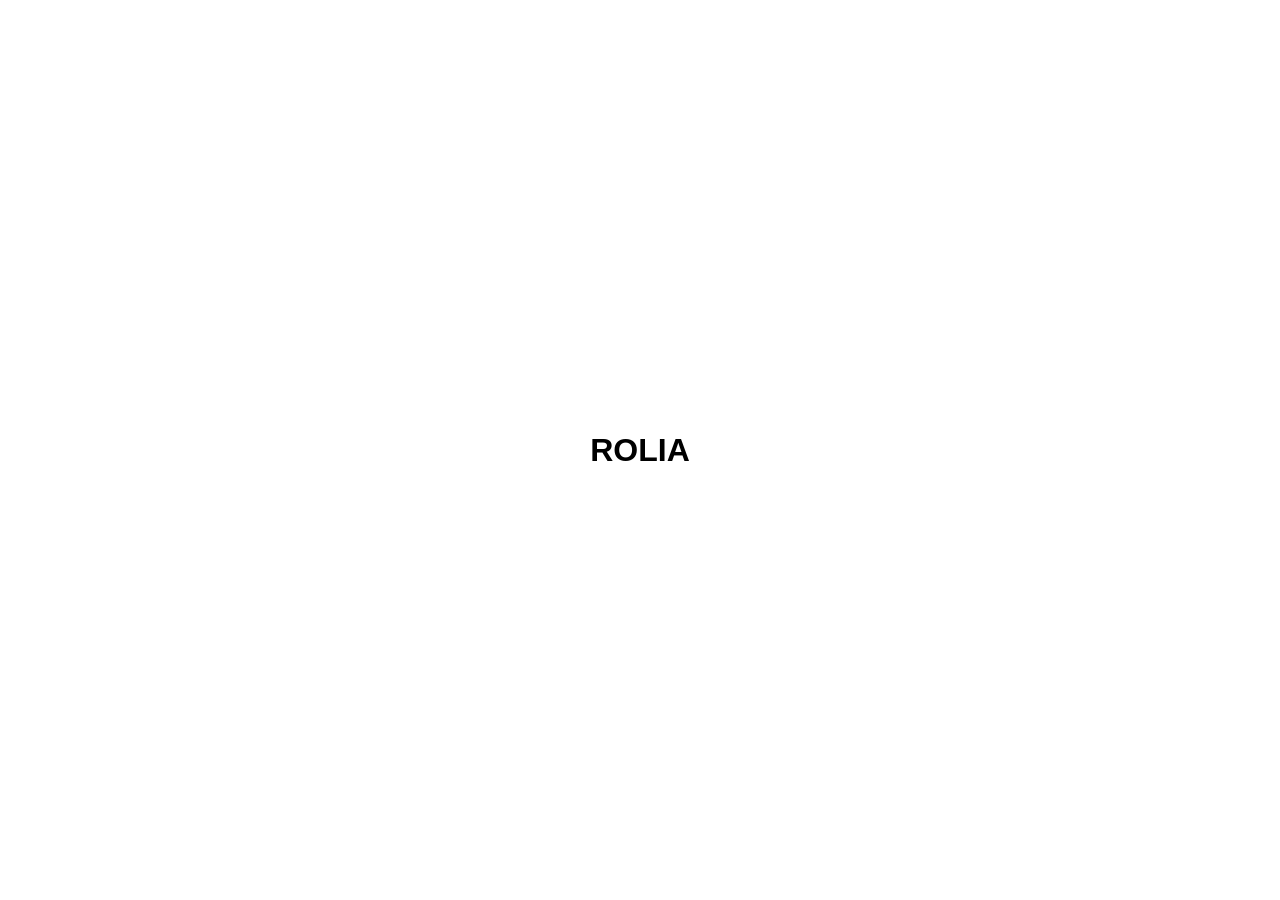
==== index.html @ c542d12e "Add mayas html and css" ====
<!DOCTYPE html>
<html lang="en">
<head>
    <meta charset="UTF-8">
    <meta name="viewport" content="width=device-width, initial-scale=1.0">
    <link rel="stylesheet" href="style.css">
    <title>ROLIA</title>
</head>
<body>
    <h1 class="color-change">ROLIA</h1>
</body>
</html>
---- style.css ----
html, body {
  margin: 0%;
 height: 100%;
}

body {
  background-color: #ffffff;
  /* color:#00ff0d; */
  font-family: sans-serif;
  display: flex;
  justify-content: center;
  align-items: center;
  
}

.color-change {
    
    animation: color-change 26s infinite; 
}

@keyframes color-change {
    0% { color: rgb(247, 0, 0); }   
    25% { color: rgb(16, 255, 3); }
    50% { color: rgb(17, 0, 255); }  
    75% { color: rgb(255, 66, 28); } 
    100% { color: rgb(247, 41, 0); }
}
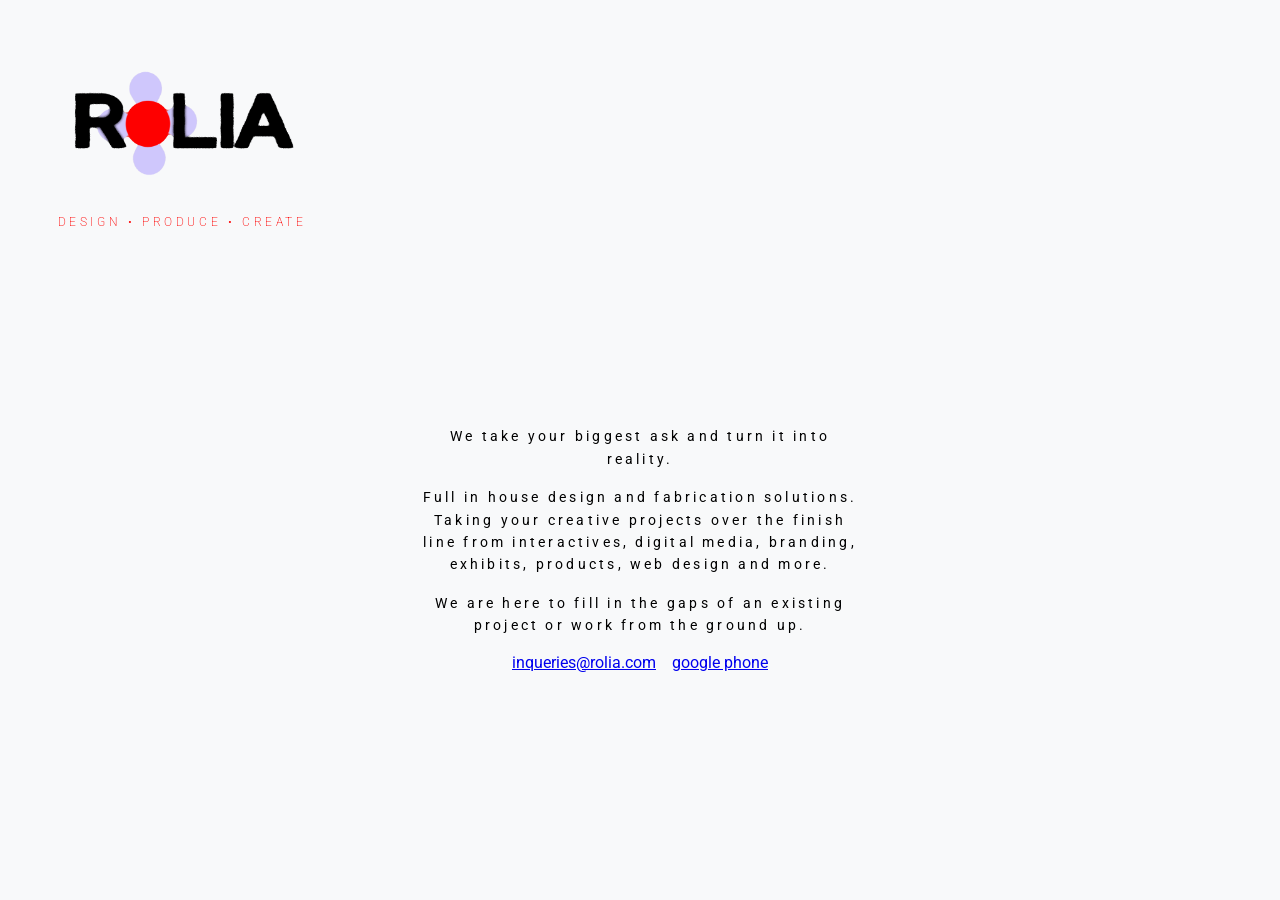
==== commit 5a5f077d: "Foundation structure for rolia" ====
--- a/index.html
+++ b/index.html
@@ -5,8 +5,36 @@
     <meta name="viewport" content="width=device-width, initial-scale=1.0">
     <link rel="stylesheet" href="style.css">
     <title>ROLIA</title>
+
+    <link rel="preconnect" href="https://fonts.googleapis.com">
+<link rel="preconnect" href="https://fonts.gstatic.com" crossorigin>
+<link href="https://fonts.googleapis.com/css2?family=Roboto:ital,wght@0,100..900;1,100..900&display=swap" rel="stylesheet">
+
+<link rel="preconnect" href="https://fonts.googleapis.com">
+<link rel="preconnect" href="https://fonts.gstatic.com" crossorigin>
+<link href="https://fonts.googleapis.com/css2?family=Albert+Sans:ital,wght@0,100..900;1,100..900&family=Inter:ital,opsz,wght@0,14..32,100..900;1,14..32,100..900&family=Roboto:ital,wght@0,100..900;1,100..900&display=swap" rel="stylesheet">
+
+<link rel="preconnect" href="https://fonts.googleapis.com">
+<link rel="preconnect" href="https://fonts.gstatic.com" crossorigin>
+<link href="https://fonts.googleapis.com/css2?family=Inter:ital,opsz,wght@0,14..32,100..900;1,14..32,100..900&family=Roboto:ital,wght@0,100..900;1,100..900&display=swap" rel="stylesheet">
 </head>
 <body>
-    <h1 class="color-change">ROLIA</h1>
+  <header>
+    <img src="images/gifforrol.gif" alt=" rolia logo"  height = 175px>
+    <p>DESIGN &bull; PRODUCE &bull; CREATE</p>
+  </header>
+
+  <main>
+    <p>
+      We take your biggest ask and turn it into reality.
+      <p>Full in house design and fabrication solutions. Taking your creative projects over the finish line from interactives, digital media, branding, exhibits, products, web design and more.</p>
+      <p> We are here to fill in the gaps of an existing project or work from the ground up.</p>
+    </p>
+
+    <div class="contact">
+      <a href="mailto:inqueries@rolia.com">inqueries@rolia.com</a>
+      <a href="tel:+15555555555">google phone</a>
+    </div>
+  </main>
 </body>
 </html>
--- a/style.css
+++ b/style.css
@@ -1,27 +1,79 @@
-html, body {
-  margin: 0%;
- height: 100%;
+
+*,
+*::before,
+*::after {
+  margin: 0;
+  padding: 0;
+  box-sizing: border-box;
+}
+
+html,
+body {
+  width: 100%;
+  min-height: 100%;
+  background-color: #F8F9FA;
+  font-family: "Roboto", sans-serif;
 }
 
 body {
-  background-color: #ffffff;
-  /* color:#00ff0d; */
-  font-family: sans-serif;
+  min-height: 100svh;
+  padding: 2rem;
   display: flex;
-  justify-content: center;
-  align-items: center;
+  flex-direction: column;
+}
+
+header {
+  width: fit-content;
+  text-align: left;
   
 }
 
-.color-change {
-    
-    animation: color-change 26s infinite; 
+header img {
+  display: block;
+  width: 300px;
 }
 
-@keyframes color-change {
-    0% { color: rgb(247, 0, 0); }   
-    25% { color: rgb(16, 255, 3); }
-    50% { color: rgb(17, 0, 255); }  
-    75% { color: rgb(255, 66, 28); } 
-    100% { color: rgb(247, 41, 0); }
-} +header p {
+  width: 300px;
+  margin-top: 0.5rem;
+  color: #fe0100;
+  text-align: center;
+  font-size: 0.75rem;
+  font-weight: 200;
+  letter-spacing: .3em;
+}
+
+main {
+  width: min(500px, 100%);
+  margin: auto;
+  text-align: center;
+ 
+}
+
+
+  main > p {
+  line-height: 1.6;
+  letter-spacing: .23em;
+  max-width: 450px;
+  margin: 0 auto 1rem;
+  font-size: 14px;
+  font-weight: 400 ;
+}
+
+
+.contact {
+  display: flex;
+  justify-content: center;
+  gap: 1rem;
+  flex-wrap: wrap;
+}
+
+@media (max-width: 600px) {
+  body {
+    align-items: center;
+  }
+
+  header {
+    text-align: center;
+  }
+}
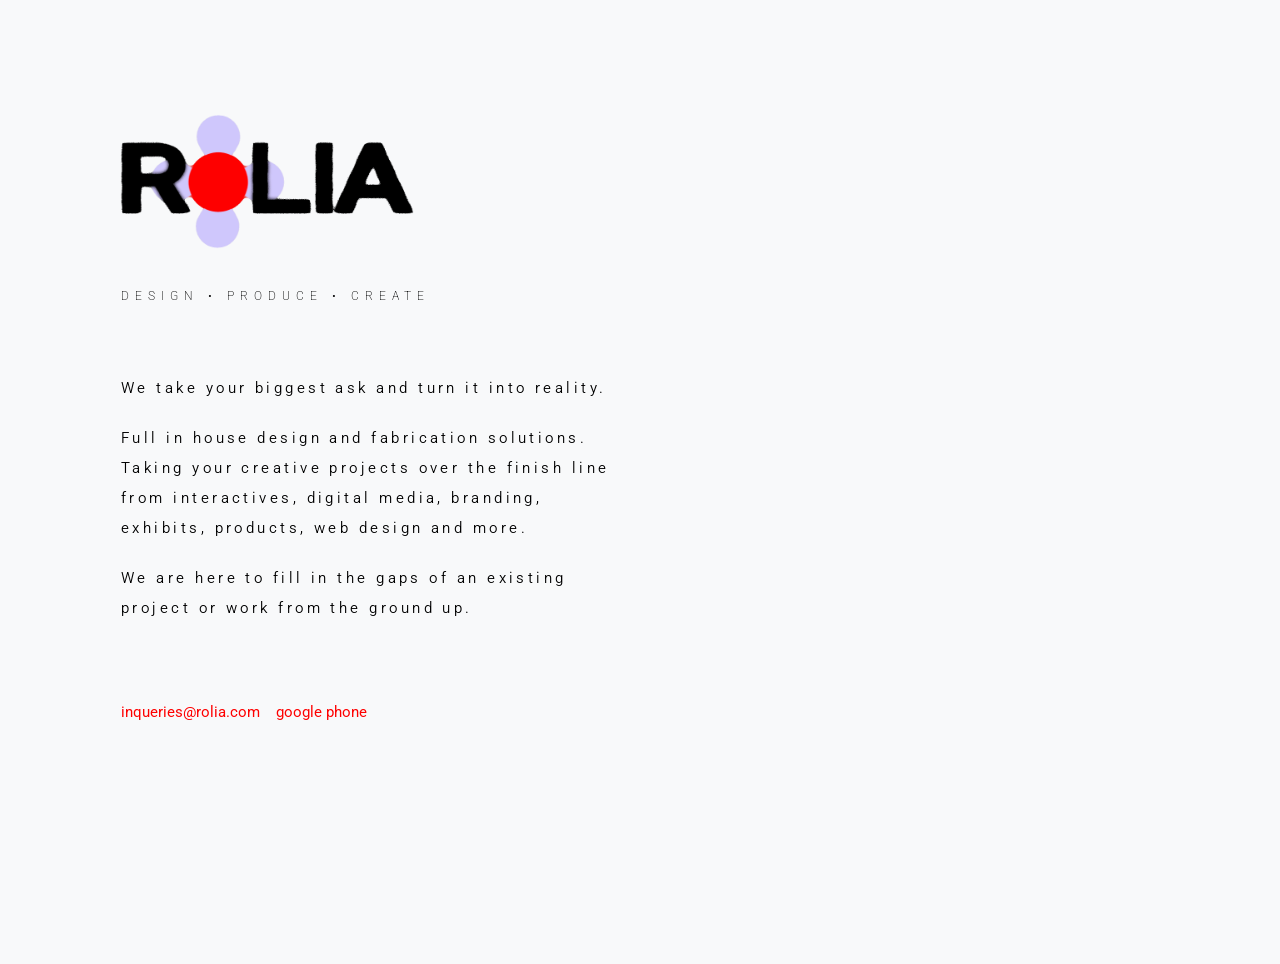
==== commit 1bbb400b: "Rolia left align layout v1" ====
--- a/index.html
+++ b/index.html
@@ -20,7 +20,7 @@
 </head>
 <body>
   <header>
-    <img src="images/gifforrol.gif" alt=" rolia logo"  height = 175px>
+    <img src="images/gifforrol.gif" alt="ROLIA">
     <p>DESIGN &bull; PRODUCE &bull; CREATE</p>
   </header>
 
@@ -29,6 +29,7 @@
       We take your biggest ask and turn it into reality.
       <p>Full in house design and fabrication solutions. Taking your creative projects over the finish line from interactives, digital media, branding, exhibits, products, web design and more.</p>
       <p> We are here to fill in the gaps of an existing project or work from the ground up.</p>
+     
     </p>
 
     <div class="contact">
--- a/style.css
+++ b/style.css
@@ -9,66 +9,96 @@
 
 html,
 body {
-  width: 100%;
-  min-height: 100%;
+    min-height: 100svh;
+  padding: 2rem;
+  display: flex;
+  flex-direction: column;
   background-color: #F8F9FA;
   font-family: "Roboto", sans-serif;
 }
 
-body {
-  min-height: 100svh;
-  padding: 2rem;
-  display: flex;
-  flex-direction: column;
-}
+
 
 header {
-  width: fit-content;
+
+  width: min(500px, 100%);
+
   text-align: left;
-  
+
 }
 
 header img {
   display: block;
-  width: 300px;
+  width: min(400px, 100%);
+  height: auto;
+  
+
 }
 
 header p {
-  width: 300px;
-  margin-top: 0.5rem;
-  color: #fe0100;
-  text-align: center;
+  width: 400px;
+  margin-left: 57px;
+  margin-bottom: 20px;
+  /*color: #fe0100;*/
+  color:black;
+  text-align: left;
   font-size: 0.75rem;
   font-weight: 200;
-  letter-spacing: .3em;
+  letter-spacing: .5em;
 }
 
 main {
   width: min(500px, 100%);
-  margin: auto;
-  text-align: center;
+  margin-top: 50px;
+  margin-left: 57px;
+  margin-right: 57px;
+  
  
 }
 
 
   main > p {
-  line-height: 1.6;
+  line-height: 2;
   letter-spacing: .23em;
-  max-width: 450px;
-  margin: 0 auto 1rem;
-  font-size: 14px;
-  font-weight: 400 ;
+  max-width: 100%;
+  margin: 0 auto 20px;
+  font-size: 15px;
+  font-weight: 350 ;
 }
 
 
 .contact {
   display: flex;
-  justify-content: center;
+  margin: 5rem auto 1rem ;
   gap: 1rem;
   flex-wrap: wrap;
+  justify-content: flex-start;
+  
+  
 }
 
-@media (max-width: 600px) {
+a {
+  text-decoration: none;
+  color: #fe0100;
+  font-size: 15px;
+  
+}
+
+
+
+a:hover {
+color: #fafafe; /* Keeps text white, or change to match the glow */
+  
+  /* Stacking text-shadows creates the ambient glow effect */
+  text-shadow: 
+    0 0 5px #cfc7fc,    /* Small, sharp inner glow */
+    0 0 10px #cfc7fc,   /* Medium glow */
+    0 0 20px #cfc7fc,   /* Wide ambient glow */
+    0 0 40px #cfc7fc,   /* Extra wide background glow */
+    0 0 80px #cfc7fc;   /* Deep background glow */
+}
+
+@media (max-width: 880px) {
   body {
     align-items: center;
   }
@@ -76,4 +106,26 @@
   header {
     text-align: center;
   }
+
+  header img {
+    margin: 0 auto;
+  }
+
+  header p {
+    margin: 0 auto 20px;
+    text-align: center;
+  }
+
+  main {
+    margin: 50px 0 0;
+    text-align: center;
+  }
+
+  main p {
+    text-align: center;
+  }
+
+  .contact {
+    justify-content: center;
+  }
 }
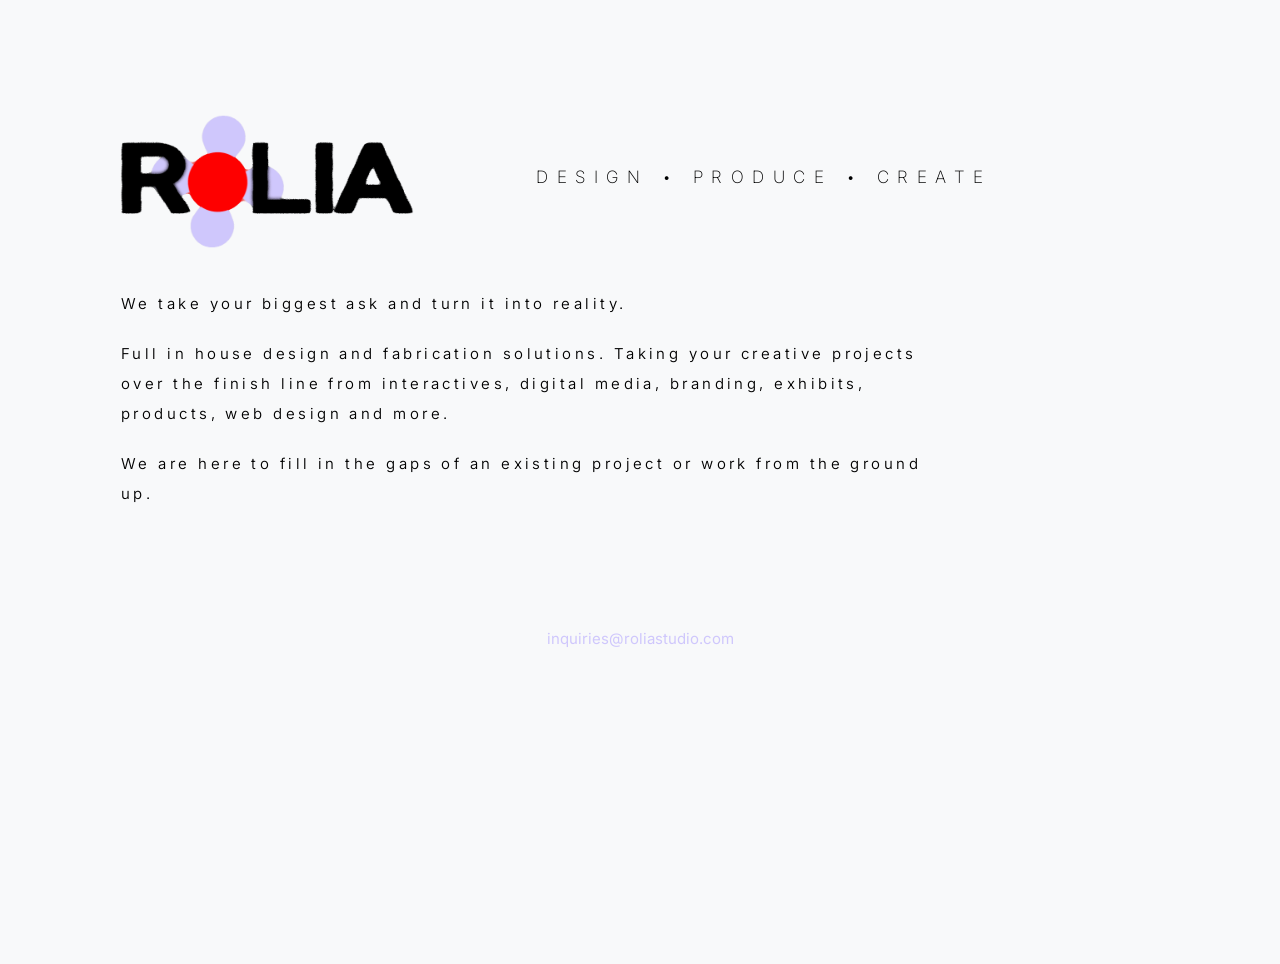
==== commit 18373a22: "Rolia version 1 seths layout and dekstop to web reposiveness" ====
--- a/index.html
+++ b/index.html
@@ -20,8 +20,10 @@
 </head>
 <body>
   <header>
+    <div class="brand">
     <img src="images/gifforrol.gif" alt="ROLIA">
     <p>DESIGN &bull; PRODUCE &bull; CREATE</p>
+    </div>
   </header>
 
   <main>
@@ -33,9 +35,14 @@
     </p>
 
     <div class="contact">
-      <a href="mailto:inqueries@rolia.com">inqueries@rolia.com</a>
-      <a href="tel:+15555555555">google phone</a>
+      <a href="mailto:inquiries@roliastudio.com">inquiries@roliastudio.com</a>
+      <!--<a href="tel:+15555555555">google phone</a>-->
     </div>
+    <!--<div class="location">
+      <p>
+        Salt Lake City, UT
+      </p>
+    </div>-->
   </main>
 </body>
 </html>
--- a/style.css
+++ b/style.css
@@ -14,80 +14,88 @@
   display: flex;
   flex-direction: column;
   background-color: #F8F9FA;
-  font-family: "Roboto", sans-serif;
+  font-family: "Inter", sans-serif;
 }
 
 
 
 header {
-
-  width: min(500px, 100%);
-
-  text-align: left;
-
+ width:100%;
 }
 
-header img {
+
+.brand {
+  display: flex;
+  align-items: center;
+  gap: 60px;
+}
+
+.brand img {
   display: block;
   width: min(400px, 100%);
   height: auto;
+}
+
+.brand p {
+  margin: 0;
+  white-space: nowrap;
+  text-align: center;
+    /*color: #fe0100;*/
+transform: translateX(12px);
+  color:black;
+  font-size: 17px;
+  font-weight: 200;
+  letter-spacing: .5em;
   
+}
+
+
+
+main {
+  width: 100%;
+  display:flex;
+  flex-direction: column;
+  align-items: center;
 
 }
-
-header p {
-  width: 400px;
-  margin-left: 57px;
-  margin-bottom: 20px;
-  /*color: #fe0100;*/
-  color:black;
-  text-align: left;
-  font-size: 0.75rem;
-  font-weight: 200;
-  letter-spacing: .5em;
-}
-
-main {
-  width: min(500px, 100%);
-  margin-top: 50px;
-  margin-left: 57px;
-  margin-right: 57px;
   
  
-}
+
 
 
   main > p {
   line-height: 2;
   letter-spacing: .23em;
-  max-width: 100%;
-  margin: 0 auto 20px;
+  max-width: 70%;
+  margin: 0 auto 20px 57px;
   font-size: 15px;
   font-weight: 350 ;
 }
 
 
 .contact {
+  width:100%;
   display: flex;
-  margin: 5rem auto 1rem ;
+  margin: 5rem auto 1rem;
   gap: 1rem;
   flex-wrap: wrap;
-  justify-content: flex-start;
+  justify-content: center;
   
   
 }
 
 a {
   text-decoration: none;
-  color: #fe0100;
+  color: #cfc7fc;
   font-size: 15px;
+  font-weight: 400;
   
 }
 
 
 
 a:hover {
-color: #fafafe; /* Keeps text white, or change to match the glow */
+color: #fe0100; /* Keeps text white, or change to match the glow */
   
   /* Stacking text-shadows creates the ambient glow effect */
   text-shadow: 
@@ -98,34 +106,68 @@
     0 0 80px #cfc7fc;   /* Deep background glow */
 }
 
-@media (max-width: 880px) {
-  body {
+.location {
+  font-size:10px;
+  font-weight: 200;
+}
+
+@media (max-width: 1000px) {
+  html, body {
     align-items: center;
+    padding: 1rem;
   }
 
   header {
+  width: 100%;
+  }
+
+
+  .brand {
+    flex-direction: column;
+    align-items: center;
+    gap: 10px;
+  }
+
+  .brand img {
+    width: min(400px, 100%);
+    margin: 0 auto;
+  }
+
+  .brand p {
+    margin: 0;
+    width: 100%;
+    white-space: nowrap;
+    text-align: center;
+    font-size: 17px;
+    letter-spacing: .2em;
+    transform: translateX(0);
+  }
+
+
+  main {
+    width: 100%;
+    margin: 0;
+    margin-top:30px;
     text-align: center;
   }
 
-  header img {
-    margin: 0 auto;
+ main > p {
+  width: 100%;
+  max-width: 100%;
+  margin: 16px auto;
+  padding: 0 4px;
+  text-align: center;
+  line-height: 1.6;
+  letter-spacing: .08em;
+  font-size: 15px;
+  overflow-wrap: break-word;
+}
+
+  .contact {
+    width:100%;
+    margin: 1rem auto 0;
+    justify-content: center;
   }
 
-  header p {
-    margin: 0 auto 20px;
-    text-align: center;
-  }
+}
 
-  main {
-    margin: 50px 0 0;
-    text-align: center;
-  }
-
-  main p {
-    text-align: center;
-  }
-
-  .contact {
-    justify-content: center;
-  }
-}
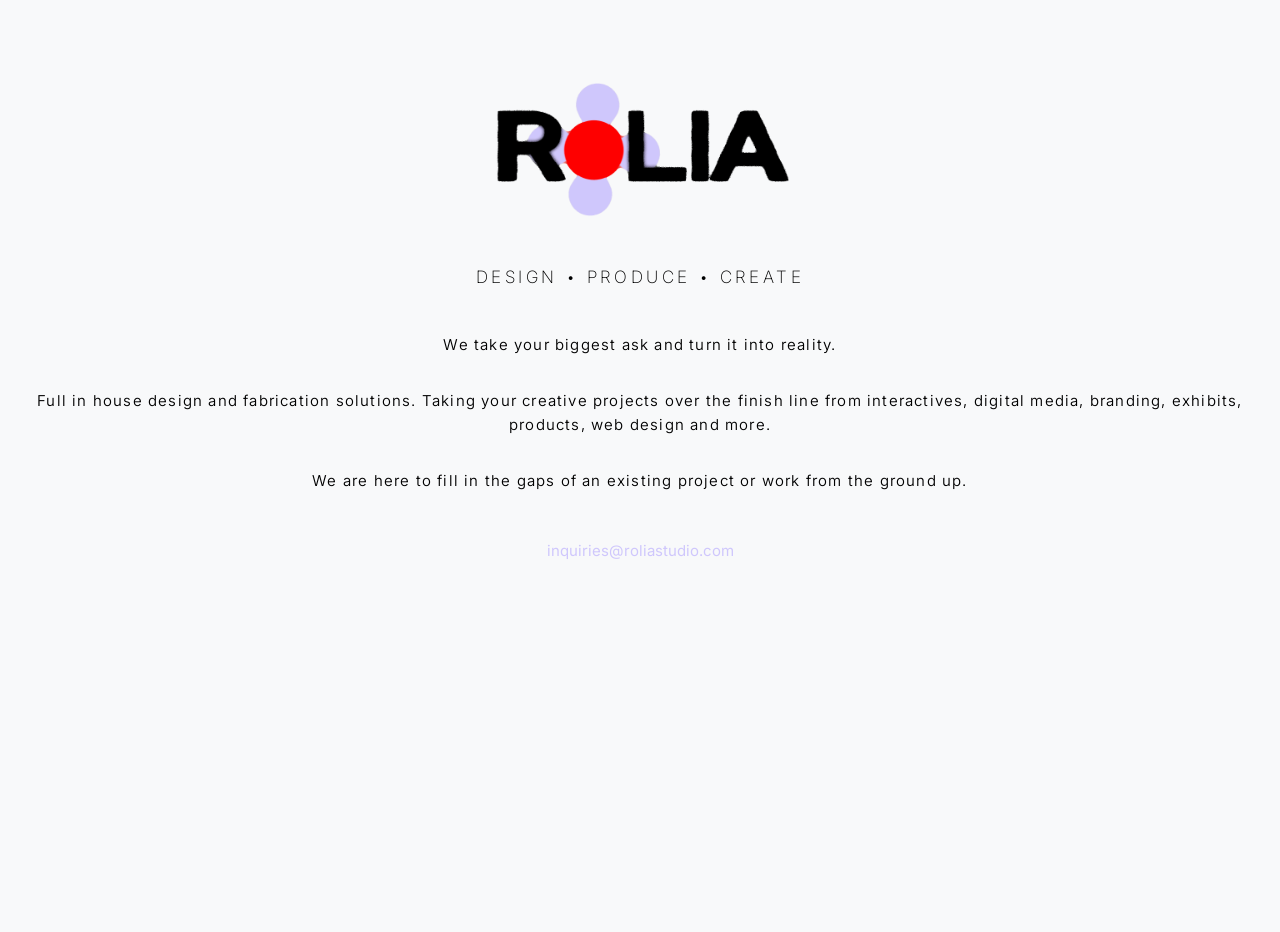
==== commit 73f19a77: "Edit comments" ====
--- a/index.html
+++ b/index.html
@@ -36,13 +36,9 @@
 
     <div class="contact">
       <a href="mailto:inquiries@roliastudio.com">inquiries@roliastudio.com</a>
-      <!--<a href="tel:+15555555555">google phone</a>-->
     </div>
-    <!--<div class="location">
-      <p>
-        Salt Lake City, UT
-      </p>
-    </div>-->
   </main>
 </body>
 </html>
+
+<!--Salt Lake City, Utah-->
--- a/style.css
+++ b/style.css
@@ -25,23 +25,26 @@
 
 
 .brand {
+  position: relative;
   display: flex;
   align-items: center;
-  gap: 60px;
+  width:100%;
 }
 
 .brand img {
   display: block;
   width: min(400px, 100%);
-  height: auto;
+  
 }
 
 .brand p {
+  position: absolute;
+  left: 50%;
   margin: 0;
   white-space: nowrap;
   text-align: center;
     /*color: #fe0100;*/
-transform: translateX(12px);
+transform: translateX(-50%);
   color:black;
   font-size: 17px;
   font-weight: 200;
@@ -111,7 +114,7 @@
   font-weight: 200;
 }
 
-@media (max-width: 1000px) {
+@media (max-width: 1400px) {
   html, body {
     align-items: center;
     padding: 1rem;
@@ -125,22 +128,23 @@
   .brand {
     flex-direction: column;
     align-items: center;
+    justify-content: center;
     gap: 10px;
   }
 
   .brand img {
-    width: min(400px, 100%);
     margin: 0 auto;
   }
 
   .brand p {
+    position: static;
     margin: 0;
     width: 100%;
     white-space: nowrap;
     text-align: center;
     font-size: 17px;
     letter-spacing: .2em;
-    transform: translateX(0);
+    transform: none;
   }
 
 
@@ -165,9 +169,42 @@
 
   .contact {
     width:100%;
-    margin: 1rem auto 0;
+    margin: auto 0;
     justify-content: center;
   }
 
 }
 
+
+
+@media (max-width: 361px) {
+  html,
+  body {
+    padding: 6px;
+  }
+
+  .brand img {
+    width: 85%;
+  }
+
+  .brand p {
+    font-size: 11px;
+    letter-spacing: .02em;
+  }
+
+  main > p {
+    font-size: 12px;
+    line-height: 1.4;
+    letter-spacing: 0;
+  }
+
+  .contact {
+    flex-direction: column;
+    align-items: center;
+  }
+
+  a {
+    font-size: 12px;
+  }
+}
+
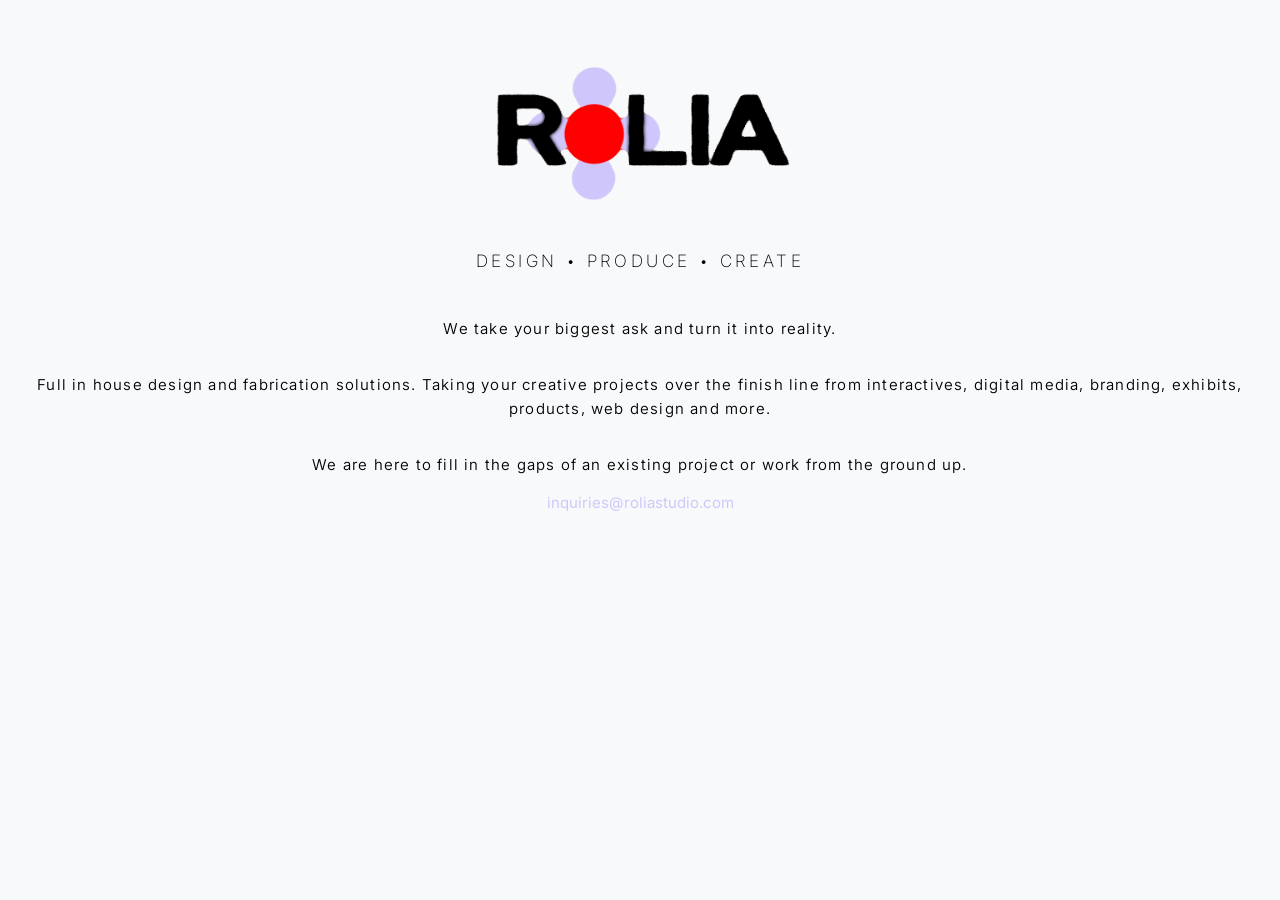
==== commit 3c08419c: "Refine HTML metadata and responsive CSS" ====
--- a/index.html
+++ b/index.html
@@ -3,37 +3,28 @@
 <head>
     <meta charset="UTF-8">
     <meta name="viewport" content="width=device-width, initial-scale=1.0">
+    <meta name="description" content="ROLIA Studio provides design, production, and fabrication solutions in Salt Lake City, Utah.">
+    <title>ROLIA | Design & Fabrication</title>
+
     <link rel="stylesheet" href="style.css">
-    <title>ROLIA</title>
 
     <link rel="preconnect" href="https://fonts.googleapis.com">
-<link rel="preconnect" href="https://fonts.gstatic.com" crossorigin>
-<link href="https://fonts.googleapis.com/css2?family=Roboto:ital,wght@0,100..900;1,100..900&display=swap" rel="stylesheet">
-
-<link rel="preconnect" href="https://fonts.googleapis.com">
-<link rel="preconnect" href="https://fonts.gstatic.com" crossorigin>
-<link href="https://fonts.googleapis.com/css2?family=Albert+Sans:ital,wght@0,100..900;1,100..900&family=Inter:ital,opsz,wght@0,14..32,100..900;1,14..32,100..900&family=Roboto:ital,wght@0,100..900;1,100..900&display=swap" rel="stylesheet">
-
-<link rel="preconnect" href="https://fonts.googleapis.com">
-<link rel="preconnect" href="https://fonts.gstatic.com" crossorigin>
-<link href="https://fonts.googleapis.com/css2?family=Inter:ital,opsz,wght@0,14..32,100..900;1,14..32,100..900&family=Roboto:ital,wght@0,100..900;1,100..900&display=swap" rel="stylesheet">
+    <link rel="preconnect" href="https://fonts.gstatic.com" crossorigin>
+    <link href="https://fonts.googleapis.com/css2?family=Inter:ital,opsz,wght@0,14..32,100..900;1,14..32,100..900&display=swap" rel="stylesheet">
 </head>
 <body>
   <header>
-    <div class="brand">
-    <img src="images/gifforrol.gif" alt="ROLIA">
-    <p>DESIGN &bull; PRODUCE &bull; CREATE</p>
-    </div>
+      <div class="brand">
+        <img src="images/gifforrol.gif" alt="ROLIA Studio logo">
+        <p>DESIGN &bull; PRODUCE &bull; CREATE</p>
+      </div>
   </header>
 
   <main>
-    <p>
-      We take your biggest ask and turn it into reality.
+      <p>We take your biggest ask and turn it into reality.</p>
       <p>Full in house design and fabrication solutions. Taking your creative projects over the finish line from interactives, digital media, branding, exhibits, products, web design and more.</p>
-      <p> We are here to fill in the gaps of an existing project or work from the ground up.</p>
+      <p>We are here to fill in the gaps of an existing project or work from the ground up.</p>
      
-    </p>
-
     <div class="contact">
       <a href="mailto:inquiries@roliastudio.com">inquiries@roliastudio.com</a>
     </div>
@@ -41,4 +32,4 @@
 </body>
 </html>
 
-<!--Salt Lake City, Utah-->
+
--- a/style.css
+++ b/style.css
@@ -7,10 +7,12 @@
   box-sizing: border-box;
 }
 
-html,
+html {
+  min-height: 100%;
+}
 body {
-    min-height: 100svh;
-  padding: 2rem;
+  min-height: 100svh;
+  padding: 4rem;
   display: flex;
   flex-direction: column;
   background-color: #F8F9FA;
@@ -20,7 +22,7 @@
 
 
 header {
- width:100%;
+  width:100%;
 }
 
 
@@ -43,8 +45,7 @@
   margin: 0;
   white-space: nowrap;
   text-align: center;
-    /*color: #fe0100;*/
-transform: translateX(-50%);
+  transform: translateX(-50%);
   color:black;
   font-size: 17px;
   font-weight: 200;
@@ -98,7 +99,7 @@
 
 
 a:hover {
-color: #fe0100; /* Keeps text white, or change to match the glow */
+  color: #fe0100; /* Keeps text white, or change to match the glow */
   
   /* Stacking text-shadows creates the ambient glow effect */
   text-shadow: 
@@ -109,20 +110,14 @@
     0 0 80px #cfc7fc;   /* Deep background glow */
 }
 
-.location {
-  font-size:10px;
-  font-weight: 200;
-}
 
 @media (max-width: 1400px) {
-  html, body {
+  body {
     align-items: center;
     padding: 1rem;
   }
 
-  header {
-  width: 100%;
-  }
+  
 
 
   .brand {
@@ -132,10 +127,8 @@
     gap: 10px;
   }
 
-  .brand img {
-    margin: 0 auto;
-  }
-
+ 
+  
   .brand p {
     position: static;
     margin: 0;
@@ -178,7 +171,6 @@
 
 
 @media (max-width: 361px) {
-  html,
   body {
     padding: 6px;
   }
